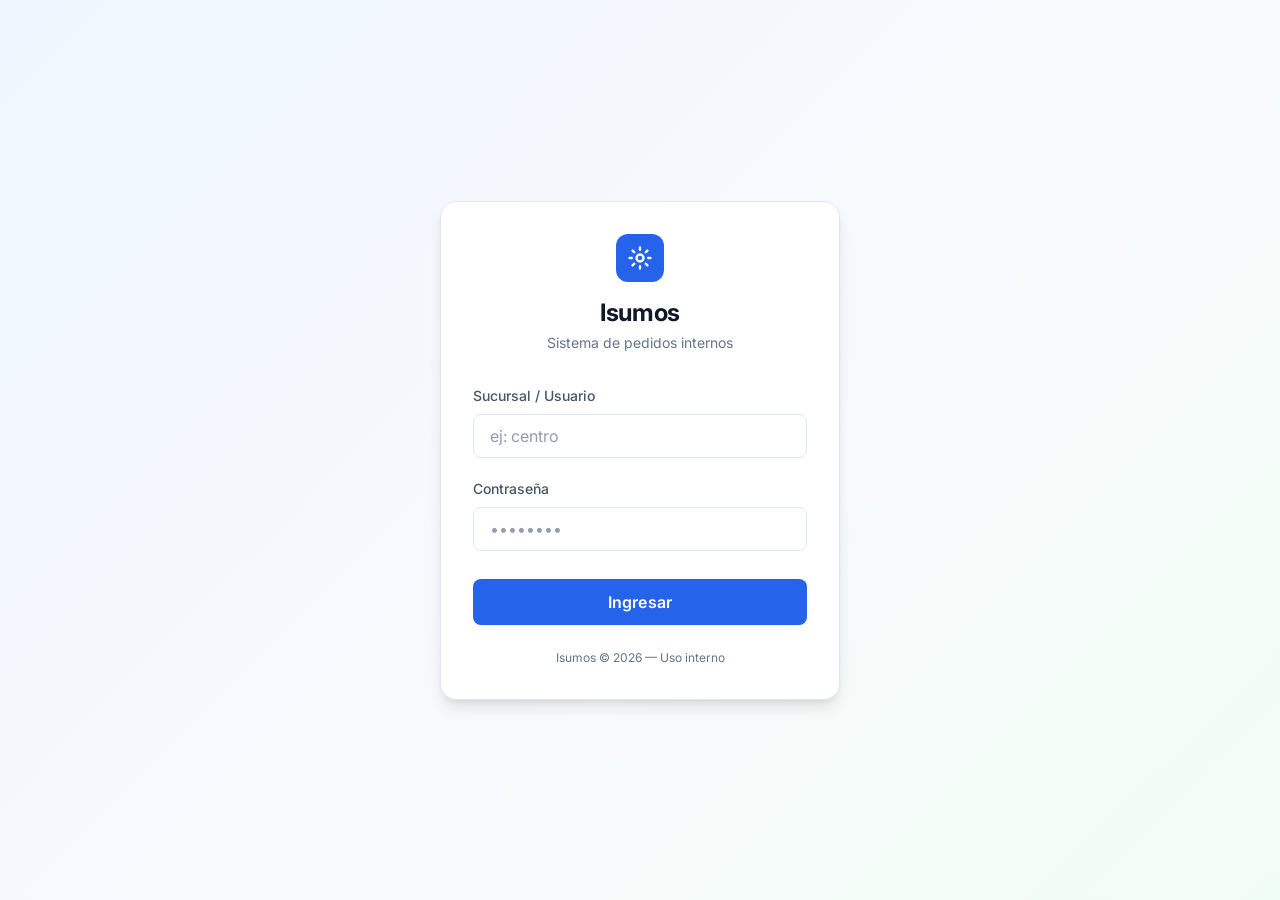
==== index.html @ e64b978d "Batch 1 y 2: auth + catálogo funcionando" ====
<!DOCTYPE html>
<html lang="es">
<head>
  <meta charset="UTF-8" />
  <meta name="viewport" content="width=device-width, initial-scale=1.0" />
  <title>Catálogo — Isumos Farmacias</title>
  <link rel="stylesheet" href="css/variables.css" />
  <link rel="stylesheet" href="css/reset.css" />
  <link rel="stylesheet" href="css/layout.css" />
  <link rel="stylesheet" href="css/components.css" />
  <link rel="preconnect" href="https://fonts.googleapis.com" />
  <link rel="preconnect" href="https://fonts.gstatic.com" crossorigin />
  <link href="https://fonts.googleapis.com/css2?family=Inter:wght@400;500;600;700&display=swap" rel="stylesheet" />
</head>
<body>

  <!-- ── Header ──────────────────────────────────────────────── -->
  <header class="app-header">
    <div class="app-header__inner">
      <div class="app-header__brand">
        <svg class="app-header__logo" xmlns="http://www.w3.org/2000/svg" fill="none"
             viewBox="0 0 24 24" stroke-width="2" stroke="currentColor" aria-hidden="true">
          <path stroke-linecap="round" stroke-linejoin="round"
            d="M12 3v2m0 14v2M5.636 5.636l1.414 1.414m9.9 9.9 1.414 1.414M3 12h2m14 0h2M5.636 18.364l1.414-1.414M16.95 7.05l1.414-1.414M9 12a3 3 0 1 1 6 0 3 3 0 0 1-6 0Z" />
        </svg>
        <span class="app-header__title">Isumos</span>
      </div>

      <div class="app-header__meta">
        <span id="header-sucursal" class="header-sucursal"></span>
        <button id="btn-logout" class="btn-logout" type="button">
          <svg xmlns="http://www.w3.org/2000/svg" fill="none" viewBox="0 0 24 24"
               stroke-width="2" stroke="currentColor" aria-hidden="true">
            <path stroke-linecap="round" stroke-linejoin="round"
              d="M15.75 9V5.25A2.25 2.25 0 0 0 13.5 3h-6a2.25 2.25 0 0 0-2.25 2.25v13.5A2.25 2.25 0 0 0 7.5 21h6a2.25 2.25 0 0 0 2.25-2.25V15M12 9l-3 3m0 0 3 3m-3-3h12.75" />
          </svg>
          Cerrar sesión
        </button>
      </div>
    </div>
  </header>

  <!-- ── Main ────────────────────────────────────────────────── -->
  <main class="app-main">

    <!-- Buscador -->
    <div class="search-bar">
      <label for="search-input" class="sr-only">Buscar producto</label>
      <div class="search-bar__wrap">
        <svg class="search-bar__icon" xmlns="http://www.w3.org/2000/svg" fill="none"
             viewBox="0 0 24 24" stroke-width="2" stroke="currentColor" aria-hidden="true">
          <path stroke-linecap="round" stroke-linejoin="round"
            d="m21 21-5.197-5.197m0 0A7.5 7.5 0 1 0 5.196 5.196a7.5 7.5 0 0 0 10.607 10.607Z" />
        </svg>
        <input
          id="search-input"
          class="search-bar__input"
          type="search"
          placeholder="Buscar por nombre o código de barras…"
          autocomplete="off"
          spellcheck="false"
          autofocus
        />
      </div>
    </div>

    <!-- Chips de categoría -->
    <div id="category-chips" class="chips-bar" role="group" aria-label="Filtrar por categoría"></div>

    <!-- Contador de resultados -->
    <p id="results-count" class="results-count" aria-live="polite" aria-atomic="true"></p>

    <!-- Grid de productos -->
    <div id="product-grid" class="product-grid" role="list"></div>

  </main>

  <!-- ── Modal ────────────────────────────────────────────────── -->
  <div id="modal-overlay" class="modal-overlay" hidden aria-modal="true" role="dialog">
    <div id="modal-content" class="modal"></div>
  </div>

  <!-- ── Toasts ───────────────────────────────────────────────── -->
  <div id="toast-container" class="toast-container" role="status" aria-live="polite"></div>

  <script type="module">
    import auth    from './js/auth.js';
    import catalog from './js/catalog.js';

    const session = await auth.requireAuth();
    if (!session) throw new Error('Sin sesión');

    /* Header */
    document.getElementById('header-sucursal').textContent = session.sucursal;
    document.getElementById('btn-logout').addEventListener('click', () => auth.logout());

    /* Buscador */
    const searchInput = document.getElementById('search-input');
    searchInput.addEventListener('input',   e => catalog.onSearch(e.target.value));
    searchInput.addEventListener('keydown', e => { if (e.key === 'Enter') catalog.onEnter(e.target.value); });

    await catalog.init();
  </script>

</body>
</html>
---- css/variables.css ----
:root {
  /* ── Colores de acento ─────────────────────────────────────── */
  --accent:          #2563EB;
  --accent-hover:    #1D4ED8;
  --accent-light:    #EFF6FF;
  --accent-muted:    #BFDBFE;

  /* ── Semánticos ────────────────────────────────────────────── */
  --success:         #16A34A;
  --success-light:   #DCFCE7;
  --warning:         #D97706;
  --warning-light:   #FEF3C7;
  --danger:          #DC2626;
  --danger-light:    #FEE2E2;
  --info:            #0891B2;
  --info-light:      #CFFAFE;

  /* ── Escala de grises ──────────────────────────────────────── */
  --white:           #FFFFFF;
  --bg:              #F8FAFC;
  --bg-subtle:       #F1F5F9;
  --border:          #E2E8F0;
  --border-strong:   #CBD5E1;
  --text-muted:      #64748B;
  --text-secondary:  #475569;
  --text-primary:    #0F172A;
  --surface:         #FFFFFF;
  --surface-raised:  #FFFFFF;

  /* ── Tipografía ────────────────────────────────────────────── */
  --font-sans:       'Inter', system-ui, -apple-system, sans-serif;
  --font-mono:       'JetBrains Mono', 'Fira Code', monospace;

  --text-xs:         0.75rem;    /* 12px */
  --text-sm:         0.875rem;   /* 14px */
  --text-base:       1rem;       /* 16px */
  --text-lg:         1.125rem;   /* 18px */
  --text-xl:         1.25rem;    /* 20px */
  --text-2xl:        1.5rem;     /* 24px */

  --font-normal:     400;
  --font-medium:     500;
  --font-semibold:   600;
  --font-bold:       700;

  --leading-tight:   1.25;
  --leading-normal:  1.5;
  --leading-relaxed: 1.625;

  /* ── Espaciado (múltiplos de 4px) ──────────────────────────── */
  --space-1:   0.25rem;   /* 4px  */
  --space-2:   0.5rem;    /* 8px  */
  --space-3:   0.75rem;   /* 12px */
  --space-4:   1rem;      /* 16px */
  --space-5:   1.25rem;   /* 20px */
  --space-6:   1.5rem;    /* 24px */
  --space-8:   2rem;      /* 32px */
  --space-10:  2.5rem;    /* 40px */
  --space-12:  3rem;      /* 48px */
  --space-16:  4rem;      /* 64px */

  /* ── Bordes ────────────────────────────────────────────────── */
  --radius-sm:   0.25rem;   /* 4px  */
  --radius:      0.5rem;    /* 8px  */
  --radius-md:   0.75rem;   /* 12px */
  --radius-lg:   1rem;      /* 16px */
  --radius-full: 9999px;

  /* ── Sombras ───────────────────────────────────────────────── */
  --shadow-sm:  0 1px 2px 0 rgb(0 0 0 / 0.05);
  --shadow:     0 1px 3px 0 rgb(0 0 0 / 0.10), 0 1px 2px -1px rgb(0 0 0 / 0.10);
  --shadow-md:  0 4px 6px -1px rgb(0 0 0 / 0.10), 0 2px 4px -2px rgb(0 0 0 / 0.10);
  --shadow-lg:  0 10px 15px -3px rgb(0 0 0 / 0.10), 0 4px 6px -4px rgb(0 0 0 / 0.10);
  --shadow-xl:  0 20px 25px -5px rgb(0 0 0 / 0.10), 0 8px 10px -6px rgb(0 0 0 / 0.10);

  /* ── Transiciones ──────────────────────────────────────────── */
  --transition-fast:   150ms ease;
  --transition:        200ms ease;
  --transition-slow:   300ms ease;

  /* ── Layout ────────────────────────────────────────────────── */
  --sidebar-width:     360px;
  --header-height:     64px;
  --bottom-bar-height: 64px;
  --content-max-width: 1200px;
}
---- css/layout.css ----
/* ── Base ──────────────────────────────────────────────────────── */

body {
  background: var(--bg);
  color: var(--text-primary);
  font-family: var(--font-sans);
  font-size: var(--text-base);
  line-height: var(--leading-normal);
  min-height: 100vh;
}

.sr-only {
  position: absolute;
  width: 1px; height: 1px;
  padding: 0; margin: -1px;
  overflow: hidden;
  clip: rect(0,0,0,0);
  white-space: nowrap;
  border: 0;
}

body.modal-open { overflow: hidden; }

/* ── App Header ────────────────────────────────────────────────── */

.app-header {
  position: sticky;
  top: 0;
  z-index: 100;
  height: var(--header-height);
  background: var(--surface);
  border-bottom: 1px solid var(--border);
  box-shadow: var(--shadow-sm);
}

.app-header__inner {
  display: flex;
  align-items: center;
  justify-content: space-between;
  height: 100%;
  max-width: var(--content-max-width);
  margin: 0 auto;
  padding: 0 var(--space-4);
  gap: var(--space-4);
}

.app-header__brand {
  display: flex;
  align-items: center;
  gap: var(--space-2);
  flex-shrink: 0;
}

.app-header__logo {
  width: 1.5rem;
  height: 1.5rem;
  color: var(--accent);
}

.app-header__title {
  font-size: var(--text-lg);
  font-weight: var(--font-bold);
  color: var(--text-primary);
  letter-spacing: -0.01em;
}

.app-header__meta {
  display: flex;
  align-items: center;
  gap: var(--space-3);
}

.header-sucursal {
  font-size: var(--text-sm);
  font-weight: var(--font-semibold);
  color: var(--text-secondary);
  text-transform: capitalize;
  max-width: 180px;
  white-space: nowrap;
  overflow: hidden;
  text-overflow: ellipsis;
}

@media (max-width: 480px) {
  .header-sucursal { display: none; }
}

/* ── App Main ──────────────────────────────────────────────────── */

.app-main {
  max-width: var(--content-max-width);
  margin: 0 auto;
  padding: var(--space-6) var(--space-4) var(--space-12);
}

/* ── Search Bar ────────────────────────────────────────────────── */

.search-bar {
  margin-bottom: var(--space-5);
}

.search-bar__wrap {
  position: relative;
}

.search-bar__icon {
  position: absolute;
  left: var(--space-3);
  top: 50%;
  transform: translateY(-50%);
  width: 1.25rem;
  height: 1.25rem;
  color: var(--text-muted);
  pointer-events: none;
}

.search-bar__input {
  display: block;
  width: 100%;
  padding: var(--space-3) var(--space-4) var(--space-3) calc(var(--space-3) + 1.25rem + var(--space-2));
  font-family: var(--font-sans);
  font-size: var(--text-base);
  color: var(--text-primary);
  background: var(--surface);
  border: 1.5px solid var(--border-strong);
  border-radius: var(--radius-md);
  outline: none;
  transition: border-color var(--transition-fast), box-shadow var(--transition-fast);
  appearance: none;
}

.search-bar__input::placeholder { color: var(--text-muted); }

.search-bar__input:focus {
  border-color: var(--accent);
  box-shadow: 0 0 0 3px var(--accent-muted);
}

/* remove native ✕ in search inputs */
.search-bar__input::-webkit-search-cancel-button { display: none; }

/* ── Chips Bar ─────────────────────────────────────────────────── */

.chips-bar {
  display: flex;
  flex-wrap: wrap;
  gap: var(--space-2);
  margin-bottom: var(--space-4);
}

/* ── Results Count ─────────────────────────────────────────────── */

.results-count {
  font-size: var(--text-sm);
  color: var(--text-muted);
  margin-bottom: var(--space-4);
  min-height: 1.25rem;
}

/* ── Product Grid ──────────────────────────────────────────────── */

.product-grid {
  display: grid;
  gap: var(--space-4);
  grid-template-columns: repeat(2, 1fr);
}

@media (min-width: 640px) {
  .product-grid { grid-template-columns: repeat(3, 1fr); }
}

@media (min-width: 1024px) {
  .product-grid { grid-template-columns: repeat(4, 1fr); }
  .app-main { padding-inline: var(--space-6); }
}

@media (min-width: 1440px) {
  .product-grid { grid-template-columns: repeat(5, 1fr); }
}

@media (min-width: 1920px) {
  .product-grid { grid-template-columns: repeat(6, 1fr); }
}

/* ── Modal Overlay ─────────────────────────────────────────────── */

.modal-overlay {
  position: fixed;
  inset: 0;
  z-index: 200;
  background: rgb(15 23 42 / 0.6);
  display: flex;
  align-items: center;
  justify-content: center;
  padding: var(--space-4);
  opacity: 0;
  transition: opacity var(--transition-slow);
  backdrop-filter: blur(2px);
}

.modal-overlay:not([hidden]) { display: flex; }
.modal-overlay.is-open { opacity: 1; }

/* ── Toast Container ───────────────────────────────────────────── */

.toast-container {
  position: fixed;
  bottom: var(--space-6);
  left: 50%;
  transform: translateX(-50%);
  z-index: 300;
  display: flex;
  flex-direction: column;
  align-items: center;
  gap: var(--space-2);
  pointer-events: none;
}
---- css/components.css ----
/* ── Btn Logout ────────────────────────────────────────────────── */

.btn-logout {
  display: inline-flex;
  align-items: center;
  gap: var(--space-1);
  padding: var(--space-2) var(--space-3);
  font-family: var(--font-sans);
  font-size: var(--text-sm);
  font-weight: var(--font-medium);
  color: var(--text-secondary);
  background: transparent;
  border: 1.5px solid var(--border-strong);
  border-radius: var(--radius);
  cursor: pointer;
  transition: color var(--transition-fast), border-color var(--transition-fast),
              background var(--transition-fast);
  white-space: nowrap;
}

.btn-logout svg { width: 1rem; height: 1rem; flex-shrink: 0; }

.btn-logout:hover {
  color: var(--danger);
  border-color: var(--danger);
  background: var(--danger-light);
}

@media (max-width: 480px) {
  .btn-logout span { display: none; }
}

/* ── Category Chips ────────────────────────────────────────────── */

.chip {
  display: inline-flex;
  align-items: center;
  padding: var(--space-1) var(--space-3);
  font-family: var(--font-sans);
  font-size: var(--text-sm);
  font-weight: var(--font-medium);
  color: var(--text-secondary);
  background: var(--surface);
  border: 1.5px solid var(--border-strong);
  border-radius: var(--radius-full);
  cursor: pointer;
  transition: color var(--transition-fast), border-color var(--transition-fast),
              background var(--transition-fast);
  white-space: nowrap;
  user-select: none;
}

.chip:hover {
  border-color: var(--accent);
  color: var(--accent);
  background: var(--accent-light);
}

.chip--active {
  background: var(--accent);
  border-color: var(--accent);
  color: var(--white);
}

.chip--active:hover {
  background: var(--accent-hover);
  border-color: var(--accent-hover);
  color: var(--white);
}

/* ── Availability Badge ────────────────────────────────────────── */

.availability-badge {
  display: inline-flex;
  align-items: center;
  padding: 2px var(--space-2);
  font-size: var(--text-xs);
  font-weight: var(--font-semibold);
  border-radius: var(--radius-full);
  line-height: 1.5;
}

.badge--available {
  background: var(--success-light);
  color: var(--success);
}

.badge--consult {
  background: var(--warning-light);
  color: var(--warning);
}

.badge--nostock {
  background: var(--bg-subtle);
  color: var(--text-muted);
}

/* ── Product Card ──────────────────────────────────────────────── */

.product-card {
  background: var(--surface);
  border: 1px solid var(--border);
  border-radius: var(--radius-md);
  overflow: hidden;
  cursor: pointer;
  transition: box-shadow var(--transition), transform var(--transition),
              border-color var(--transition);
  display: flex;
  flex-direction: column;
  outline: none;
}

.product-card:hover,
.product-card:focus-visible {
  box-shadow: var(--shadow-md);
  border-color: var(--accent-muted);
  transform: translateY(-2px);
}

.product-card__img-wrap {
  position: relative;
  aspect-ratio: 1 / 1;
  background: var(--bg-subtle);
  overflow: hidden;
}

.product-card__img {
  width: 100%;
  height: 100%;
  object-fit: contain;
  padding: var(--space-3);
}

.product-card__controlled {
  position: absolute;
  top: var(--space-2);
  left: var(--space-2);
  display: inline-flex;
  align-items: center;
  gap: 4px;
  padding: 3px var(--space-2);
  background: var(--danger);
  color: var(--white);
  font-size: var(--text-xs);
  font-weight: var(--font-semibold);
  border-radius: var(--radius-full);
  line-height: 1;
}

.product-card__controlled svg {
  width: 0.75rem;
  height: 0.75rem;
  flex-shrink: 0;
}

.product-card__body {
  padding: var(--space-3);
  display: flex;
  flex-direction: column;
  gap: var(--space-1);
  flex: 1;
}

.product-card__category {
  font-size: var(--text-xs);
  font-weight: var(--font-medium);
  color: var(--accent);
  text-transform: uppercase;
  letter-spacing: 0.04em;
}

.product-card__name {
  font-size: var(--text-sm);
  font-weight: var(--font-semibold);
  color: var(--text-primary);
  line-height: var(--leading-tight);
}

.product-card__presentation {
  font-size: var(--text-xs);
  color: var(--text-muted);
  line-height: var(--leading-normal);
}

/* ── Empty State ───────────────────────────────────────────────── */

.empty-state {
  grid-column: 1 / -1;
  text-align: center;
  padding: var(--space-16) var(--space-4);
  color: var(--text-muted);
  font-size: var(--text-base);
}

/* ── Modal ─────────────────────────────────────────────────────── */

.modal {
  background: var(--surface);
  border-radius: var(--radius-lg);
  box-shadow: var(--shadow-xl);
  width: 100%;
  max-width: 560px;
  max-height: calc(100dvh - var(--space-8));
  overflow-y: auto;
  position: relative;
  display: flex;
  flex-direction: column;
  animation: modal-in var(--transition-slow) ease both;
}

@keyframes modal-in {
  from { opacity: 0; transform: scale(0.95) translateY(8px); }
  to   { opacity: 1; transform: scale(1)    translateY(0);   }
}

.modal__close {
  position: absolute;
  top: var(--space-3);
  right: var(--space-3);
  z-index: 1;
  display: flex;
  align-items: center;
  justify-content: center;
  width: 2rem;
  height: 2rem;
  border-radius: var(--radius);
  border: none;
  background: var(--bg-subtle);
  color: var(--text-muted);
  cursor: pointer;
  transition: background var(--transition-fast), color var(--transition-fast);
}

.modal__close:hover { background: var(--border); color: var(--text-primary); }
.modal__close:focus-visible {
  outline: 2px solid var(--accent);
  outline-offset: 2px;
}

.modal__close svg { width: 1rem; height: 1rem; }

.modal__img-wrap {
  position: relative;
  aspect-ratio: 16 / 9;
  background: var(--bg-subtle);
  overflow: hidden;
  border-radius: var(--radius-lg) var(--radius-lg) 0 0;
  flex-shrink: 0;
}

.modal__img {
  width: 100%;
  height: 100%;
  object-fit: contain;
  padding: var(--space-6);
}

.modal__body {
  padding: var(--space-5) var(--space-6) var(--space-6);
  display: flex;
  flex-direction: column;
  gap: var(--space-3);
}

.modal__name {
  font-size: var(--text-xl);
  font-weight: var(--font-bold);
  color: var(--text-primary);
  line-height: var(--leading-tight);
}

.modal__presentation {
  font-size: var(--text-sm);
  color: var(--text-muted);
}

.modal__description {
  font-size: var(--text-sm);
  color: var(--text-secondary);
  line-height: var(--leading-relaxed);
  padding: var(--space-3);
  background: var(--bg-subtle);
  border-radius: var(--radius);
}

.modal__meta {
  display: flex;
  align-items: center;
  gap: var(--space-2);
  flex-wrap: wrap;
}

.modal__sku {
  font-size: var(--text-xs);
  color: var(--text-muted);
  font-family: var(--font-mono);
}

.modal__label {
  font-size: var(--text-sm);
  color: var(--text-muted);
  min-width: 160px;
}

.modal__value {
  font-size: var(--text-sm);
  font-weight: var(--font-medium);
  color: var(--text-primary);
  font-family: var(--font-mono);
}

/* ── Btn Add to Cart ───────────────────────────────────────────── */

.btn-add-cart {
  display: inline-flex;
  align-items: center;
  justify-content: center;
  gap: var(--space-2);
  width: 100%;
  padding: var(--space-3) var(--space-4);
  margin-top: var(--space-2);
  font-family: var(--font-sans);
  font-size: var(--text-base);
  font-weight: var(--font-semibold);
  color: var(--white);
  background: var(--accent);
  border: none;
  border-radius: var(--radius-md);
  cursor: pointer;
  transition: background var(--transition-fast), opacity var(--transition-fast);
}

.btn-add-cart svg { width: 1.25rem; height: 1.25rem; flex-shrink: 0; }

.btn-add-cart:hover:not(:disabled) { background: var(--accent-hover); }

.btn-add-cart:disabled {
  background: var(--bg-subtle);
  color: var(--text-muted);
  cursor: not-allowed;
  opacity: 1;
}

/* ── Toast ─────────────────────────────────────────────────────── */

.toast {
  background: var(--text-primary);
  color: var(--white);
  font-size: var(--text-sm);
  font-weight: var(--font-medium);
  padding: var(--space-3) var(--space-5);
  border-radius: var(--radius-full);
  box-shadow: var(--shadow-lg);
  opacity: 0;
  transform: translateY(12px);
  transition: opacity var(--transition-slow), transform var(--transition-slow);
  max-width: min(480px, calc(100vw - var(--space-8)));
  text-align: center;
  pointer-events: none;
}

.toast--visible {
  opacity: 1;
  transform: translateY(0);
}
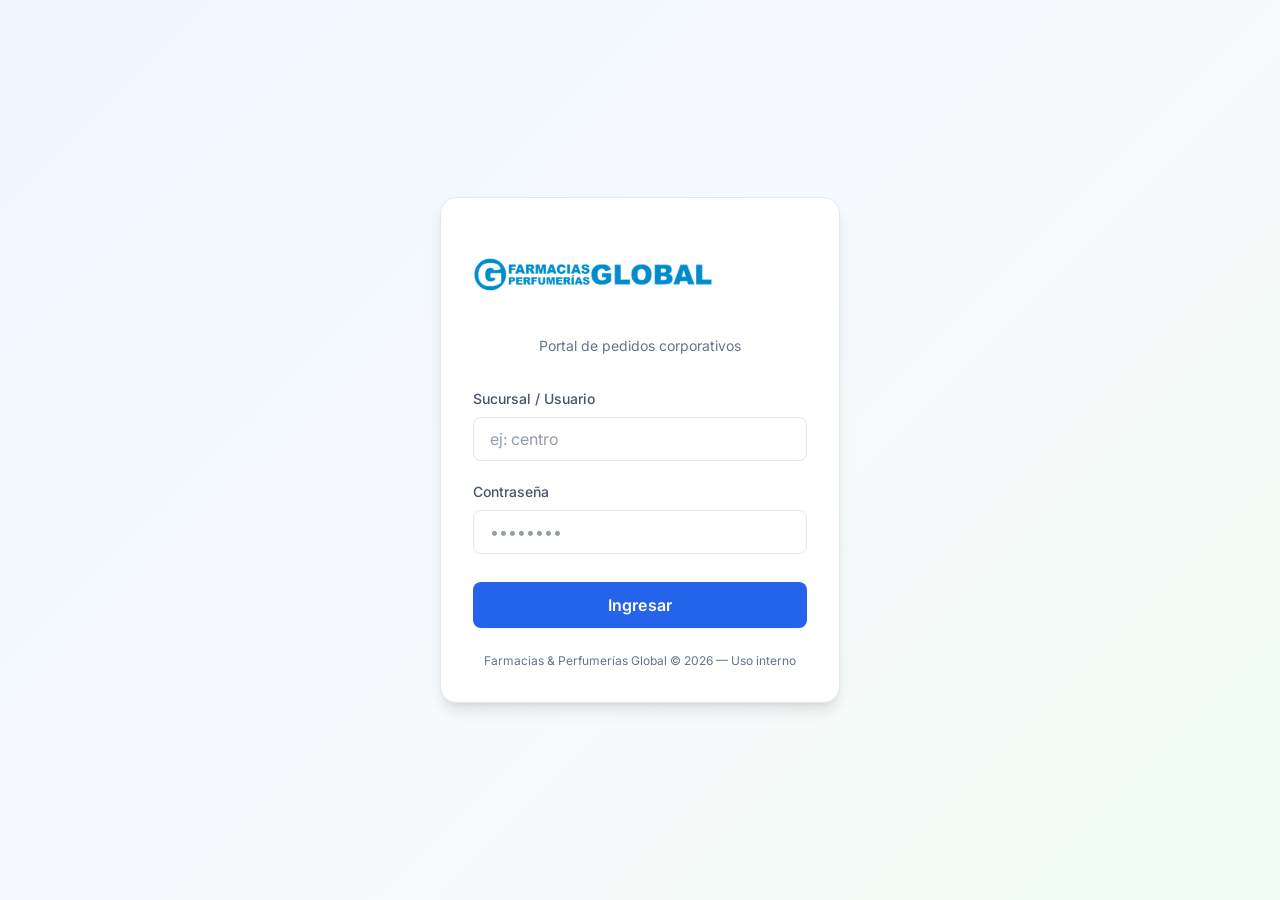
==== commit b662d619: "Etapa 4-5 completa: módulo ventas corporativas + logo Farmacias Global en todos los paneles - Portal" ====
--- a/index.html
+++ b/index.html
@@ -18,88 +18,318 @@
   <header class="app-header">
     <div class="app-header__inner">
       <div class="app-header__brand">
-        <svg class="app-header__logo" xmlns="http://www.w3.org/2000/svg" fill="none"
-             viewBox="0 0 24 24" stroke-width="2" stroke="currentColor" aria-hidden="true">
-          <path stroke-linecap="round" stroke-linejoin="round"
-            d="M12 3v2m0 14v2M5.636 5.636l1.414 1.414m9.9 9.9 1.414 1.414M3 12h2m14 0h2M5.636 18.364l1.414-1.414M16.95 7.05l1.414-1.414M9 12a3 3 0 1 1 6 0 3 3 0 0 1-6 0Z" />
-        </svg>
-        <span class="app-header__title">Isumos</span>
+        <img class="app-header__logo" src="assets/img/logo-global.png" alt="Farmacias Global">
       </div>
 
       <div class="app-header__meta">
         <span id="header-sucursal" class="header-sucursal"></span>
+        <button id="btn-history" class="btn-history" type="button" aria-label="Historial de pedidos">
+          <svg xmlns="http://www.w3.org/2000/svg" fill="none" viewBox="0 0 24 24"
+               stroke-width="2" stroke="currentColor" aria-hidden="true">
+            <path stroke-linecap="round" stroke-linejoin="round"
+              d="M12 6v6h4.5m4.5 0a9 9 0 1 1-18 0 9 9 0 0 1 18 0Z" />
+          </svg>
+          <span>Historial</span>
+        </button>
         <button id="btn-logout" class="btn-logout" type="button">
           <svg xmlns="http://www.w3.org/2000/svg" fill="none" viewBox="0 0 24 24"
                stroke-width="2" stroke="currentColor" aria-hidden="true">
             <path stroke-linecap="round" stroke-linejoin="round"
               d="M15.75 9V5.25A2.25 2.25 0 0 0 13.5 3h-6a2.25 2.25 0 0 0-2.25 2.25v13.5A2.25 2.25 0 0 0 7.5 21h6a2.25 2.25 0 0 0 2.25-2.25V15M12 9l-3 3m0 0 3 3m-3-3h12.75" />
           </svg>
-          Cerrar sesión
+          <span>Cerrar sesión</span>
         </button>
       </div>
     </div>
   </header>
 
-  <!-- ── Main ────────────────────────────────────────────────── -->
-  <main class="app-main">
-
-    <!-- Buscador -->
-    <div class="search-bar">
-      <label for="search-input" class="sr-only">Buscar producto</label>
-      <div class="search-bar__wrap">
-        <svg class="search-bar__icon" xmlns="http://www.w3.org/2000/svg" fill="none"
+  <!-- ── App Body ─────────────────────────────────────────────── -->
+  <div class="app-body">
+
+    <!-- ── Catálogo ─────────────────────────────────────────── -->
+    <main class="app-main">
+
+      <!-- Buscador -->
+      <div class="search-bar">
+        <label for="search-input" class="sr-only">Buscar producto</label>
+        <div class="search-bar__wrap">
+          <svg class="search-bar__icon" xmlns="http://www.w3.org/2000/svg" fill="none"
+               viewBox="0 0 24 24" stroke-width="2" stroke="currentColor" aria-hidden="true">
+            <path stroke-linecap="round" stroke-linejoin="round"
+              d="m21 21-5.197-5.197m0 0A7.5 7.5 0 1 0 5.196 5.196a7.5 7.5 0 0 0 10.607 10.607Z" />
+          </svg>
+          <input
+            id="search-input"
+            class="search-bar__input"
+            type="search"
+            placeholder="Buscar por nombre o código de barras…"
+            autocomplete="off"
+            spellcheck="false"
+            autofocus
+          />
+        </div>
+      </div>
+
+      <!-- Chips de categoría + botón repetir último pedido -->
+      <div class="chips-bar" role="group" aria-label="Filtrar por categoría">
+        <div id="category-chips" style="display:contents"></div>
+        <button id="btn-repeat-last" class="btn-repeat-last" type="button" hidden>
+          <svg xmlns="http://www.w3.org/2000/svg" fill="none" viewBox="0 0 24 24"
+               stroke-width="2" stroke="currentColor" aria-hidden="true">
+            <path stroke-linecap="round" stroke-linejoin="round"
+              d="M16.023 9.348h4.992v-.001M2.985 19.644v-4.992m0 0h4.992m-4.993 0 3.181 3.183a8.25 8.25 0 0 0 13.803-3.7M4.031 9.865a8.25 8.25 0 0 1 13.803-3.7l3.181 3.182m0-4.991v4.99" />
+          </svg>
+          Repetir último pedido
+        </button>
+      </div>
+
+      <!-- Contador de resultados -->
+      <p id="results-count" class="results-count" aria-live="polite" aria-atomic="true"></p>
+
+      <!-- Grid de productos -->
+      <div id="product-grid" class="product-grid" role="list"></div>
+
+    </main>
+
+    <!-- ── Carrito ───────────────────────────────────────────── -->
+    <aside id="cart-panel" class="cart-panel" aria-label="Carrito de compras">
+
+      <!-- Tab visible en mobile cuando el panel está cerrado -->
+      <div id="cart-tab" class="cart-panel__tab" role="button" tabindex="0"
+           aria-expanded="false" aria-controls="cart-inner">
+        <div class="cart-tab__left">
+          <svg class="cart-tab__icon" xmlns="http://www.w3.org/2000/svg" fill="none"
+               viewBox="0 0 24 24" stroke-width="2" stroke="currentColor" aria-hidden="true">
+            <path stroke-linecap="round" stroke-linejoin="round"
+              d="M2.25 3h1.386c.51 0 .955.343 1.087.835l.383 1.437M7.5 14.25a3 3 0 0 0-3 3h15.75m-12.75-3h11.218c1.121-2.3 2.1-4.684 2.962-7.138a60.114 60.114 0 0 0-16.536-1.84M7.5 14.25 5.106 5.272M6 20.25a.75.75 0 1 1-1.5 0 .75.75 0 0 1 1.5 0Zm12.75 0a.75.75 0 1 1-1.5 0 .75.75 0 0 1 1.5 0Z" />
+          </svg>
+          <span class="cart-tab__label">Carrito</span>
+          <span id="cart-badge" class="cart-badge" hidden>0</span>
+        </div>
+        <svg class="cart-tab__chevron" xmlns="http://www.w3.org/2000/svg" fill="none"
              viewBox="0 0 24 24" stroke-width="2" stroke="currentColor" aria-hidden="true">
-          <path stroke-linecap="round" stroke-linejoin="round"
-            d="m21 21-5.197-5.197m0 0A7.5 7.5 0 1 0 5.196 5.196a7.5 7.5 0 0 0 10.607 10.607Z" />
+          <path stroke-linecap="round" stroke-linejoin="round" d="m4.5 15.75 7.5-7.5 7.5 7.5" />
         </svg>
-        <input
-          id="search-input"
-          class="search-bar__input"
-          type="search"
-          placeholder="Buscar por nombre o código de barras…"
-          autocomplete="off"
-          spellcheck="false"
-          autofocus
-        />
-      </div>
-    </div>
-
-    <!-- Chips de categoría -->
-    <div id="category-chips" class="chips-bar" role="group" aria-label="Filtrar por categoría"></div>
-
-    <!-- Contador de resultados -->
-    <p id="results-count" class="results-count" aria-live="polite" aria-atomic="true"></p>
-
-    <!-- Grid de productos -->
-    <div id="product-grid" class="product-grid" role="list"></div>
-
-  </main>
-
-  <!-- ── Modal ────────────────────────────────────────────────── -->
+      </div>
+
+      <!-- Contenido del panel -->
+      <div id="cart-inner" class="cart-panel__inner">
+
+        <div class="cart-panel__header">
+          <h2 class="cart-panel__title">Carrito</h2>
+          <button id="cart-close" class="cart-panel__close" aria-label="Cerrar carrito">
+            <svg xmlns="http://www.w3.org/2000/svg" fill="none" viewBox="0 0 24 24"
+                 stroke-width="2" stroke="currentColor" aria-hidden="true">
+              <path stroke-linecap="round" stroke-linejoin="round" d="M6 18 18 6M6 6l12 12" />
+            </svg>
+          </button>
+        </div>
+
+        <div id="cart-items" role="list"></div>
+
+        <div id="cart-footer" class="cart-panel__footer" hidden>
+          <p id="cart-summary"></p>
+          <button id="btn-clear-cart" class="btn-clear-cart" type="button">Vaciar carrito</button>
+          <button id="btn-review-order" class="btn-review-order" type="button">
+            <svg xmlns="http://www.w3.org/2000/svg" fill="none" viewBox="0 0 24 24"
+                 stroke-width="2" stroke="currentColor" aria-hidden="true">
+              <path stroke-linecap="round" stroke-linejoin="round"
+                d="M9 12h3.75M9 15h3.75M9 18h3.75m3 .75H18a2.25 2.25 0 0 0 2.25-2.25V6.108c0-1.135-.845-2.098-1.976-2.192a48.424 48.424 0 0 0-1.123-.08m-5.801 0c-.065.21-.1.433-.1.664 0 .414.336.75.75.75h4.5a.75.75 0 0 0 .75-.75 2.25 2.25 0 0 0-.1-.664m-5.8 0A2.251 2.251 0 0 1 13.5 2.25H15c1.012 0 1.867.668 2.15 1.586m-5.8 0c-.376.023-.75.05-1.124.08C9.095 4.01 8.25 4.973 8.25 6.108V8.25m0 0H4.875c-.621 0-1.125.504-1.125 1.125v11.25c0 .621.504 1.125 1.125 1.125h9.75c.621 0 1.125-.504 1.125-1.125V9.375c0-.621-.504-1.125-1.125-1.125H8.25ZM6.75 12h.008v.008H6.75V12Zm0 3h.008v.008H6.75V15Zm0 3h.008v.008H6.75V18Z" />
+            </svg>
+            Revisar pedido
+          </button>
+        </div>
+
+      </div>
+    </aside>
+
+  </div><!-- /.app-body -->
+
+  <!-- ── Producto: modal overlay ──────────────────────────────── -->
   <div id="modal-overlay" class="modal-overlay" hidden aria-modal="true" role="dialog">
     <div id="modal-content" class="modal"></div>
   </div>
 
+  <!-- ── Confirmar pedido: overlay ────────────────────────────── -->
+  <div id="confirm-overlay" class="modal-overlay" hidden aria-modal="true" role="dialog" aria-label="Confirmar pedido">
+    <div id="confirm-modal" class="modal modal--wide"></div>
+  </div>
+
+  <!-- ── Historial: overlay ───────────────────────────────────── -->
+  <div id="history-overlay" class="modal-overlay" hidden aria-modal="true" role="dialog" aria-label="Historial de pedidos">
+    <div id="history-modal" class="modal modal--wide"></div>
+  </div>
+
   <!-- ── Toasts ───────────────────────────────────────────────── -->
   <div id="toast-container" class="toast-container" role="status" aria-live="polite"></div>
 
   <script type="module">
-    import auth    from './js/auth.js';
-    import catalog from './js/catalog.js';
-
+    import auth        from './js/auth.js';
+    import storage     from './js/storage.js';
+    import catalog     from './js/catalog.js';
+    import cart        from './js/cart.js';
+    import cartView    from './js/views/cart-view.js';
+    import orderView   from './js/views/order-view.js';
+    import catalogView from './js/views/catalog-view.js';
+
+    /* ── Auth ─────────────────────────────────────────────────── */
     const session = await auth.requireAuth();
     if (!session) throw new Error('Sin sesión');
 
-    /* Header */
     document.getElementById('header-sucursal').textContent = session.sucursal;
     document.getElementById('btn-logout').addEventListener('click', () => auth.logout());
 
-    /* Buscador */
+    /* ── Cart ─────────────────────────────────────────────────── */
+    await cart.init(session);
+
+    function refreshCart() {
+      cartView.render(cart.getItems(), cart.getSummary());
+    }
+
+    cartView.init({
+      onRemove:    async (sku)        => { await cart.remove(sku);           refreshCart(); },
+      onUpdateQty: async (sku, delta) => { await cart.updateQty(sku, delta); refreshCart(); },
+      onClear:     async ()           => { await cart.clear();               refreshCart(); },
+      onReview: () => {
+        const items = cart.getItems();
+        if (!items.length) return;
+        orderView.renderConfirm(items, cart.getSummary(), async () => {
+          const result = await cart.submitOrder();
+          orderView.closeConfirm();
+          refreshCart();
+          if (result.ok) orderView.renderSuccess(result.order);
+        });
+      },
+    });
+
+    refreshCart();
+
+    /* ── Catalog ──────────────────────────────────────────────── */
     const searchInput = document.getElementById('search-input');
     searchInput.addEventListener('input',   e => catalog.onSearch(e.target.value));
     searchInput.addEventListener('keydown', e => { if (e.key === 'Enter') catalog.onEnter(e.target.value); });
 
+    catalog.setCartAdd(async (sku, qty) => {
+      const result = await cart.add(sku, qty);
+      refreshCart();
+      return result;
+    });
+
     await catalog.init();
+
+    /* ── Repetir último pedido ────────────────────────────────── */
+    const btnRepeatLast = document.getElementById('btn-repeat-last');
+    const savedOrders   = await storage.getOrders(session.id);
+    if (savedOrders.length > 0) btnRepeatLast.hidden = false;
+
+    btnRepeatLast.addEventListener('click', async () => {
+      const result = await cart.repeatOrder(null);
+      refreshCart();
+      const n = result.cargados.length;
+      let msg = `${n} producto${n !== 1 ? 's' : ''} del último pedido cargado${n !== 1 ? 's' : ''} al carrito`;
+      if (result.omitidos.length) {
+        msg += ` · Sin stock: ${result.omitidos.map(o => o.nombre).join(', ')}`;
+      }
+      catalogView.showToast(msg);
+    });
+
+    /* ── Badge de aprobación (encargado) ──────────────────────── */
+    const btnHistory = document.getElementById('btn-history');
+    let pendingApproval = [];
+
+    async function refreshApprovalBadge() {
+      if (session.rol !== 'encargado') return;
+      try {
+        pendingApproval = await storage.getPendingApproval(session.id);
+      } catch { pendingApproval = []; }
+
+      let badge = btnHistory.querySelector('.approval-badge');
+      if (pendingApproval.length > 0) {
+        if (!badge) {
+          badge = document.createElement('span');
+          badge.className = 'approval-badge';
+          btnHistory.appendChild(badge);
+        }
+        badge.textContent = pendingApproval.length;
+      } else {
+        badge?.remove();
+      }
+    }
+
+    await refreshApprovalBadge();
+
+    /* ── Historial ────────────────────────────────────────────── */
+    btnHistory.addEventListener('click', async () => {
+      const orders = await storage.getOrders(session.id);
+      orderView.renderHistory(orders, {
+        onRepeat: async (orderId) => {
+          const result = await cart.repeatOrder(orderId);
+          orderView.closeHistory();
+          refreshCart();
+          const n = result.cargados.length;
+          let msg = `${n} producto${n !== 1 ? 's' : ''} cargado${n !== 1 ? 's' : ''} al carrito`;
+          if (result.omitidos.length) {
+            msg += ` · Omitidos (sin stock): ${result.omitidos.map(o => o.nombre).join(', ')}`;
+          }
+          catalogView.showToast(msg);
+        },
+        onApprove: session.rol === 'encargado' ? async (orderId) => {
+          await storage.approveOrder(orderId);
+          pendingApproval = pendingApproval.filter(o => o.id !== orderId);
+          const orders2 = await storage.getOrders(session.id);
+          orderView.renderHistory(orders2, arguments.callee.__callbacks);
+          refreshApprovalBadge();
+          catalogView.showToast('Pedido aprobado — pasó al depósito');
+        } : undefined,
+        onReject: session.rol === 'encargado' ? async (orderId) => {
+          await storage.rejectOrder(orderId);
+          pendingApproval = pendingApproval.filter(o => o.id !== orderId);
+          const orders2 = await storage.getOrders(session.id);
+          orderView.renderHistory(orders2, arguments.callee.__callbacks);
+          refreshApprovalBadge();
+          catalogView.showToast('Pedido rechazado');
+        } : undefined,
+        pendingApproval: session.rol === 'encargado' ? pendingApproval : [],
+      });
+    });
+
+    /* ── SSE: actualizaciones en tiempo real ──────────────────── */
+    const ESTADO_LABELS = {
+      pendiente_aprobacion: 'Esperando aprobación',
+      pendiente:   'Pendiente en depósito',
+      preparando:  'En preparación',
+      despachado:  'Despachado',
+      recibido:    'Recibido',
+      rechazado:   'Rechazado',
+    };
+
+    function connectSSE() {
+      const token = sessionStorage.getItem('isumos_token');
+      if (!token) return;
+
+      const es = new EventSource(`/api/events?token=${encodeURIComponent(token)}`);
+
+      es.onmessage = (e) => {
+        const event = JSON.parse(e.data);
+
+        if (event.tipo === 'pedido_para_aprobar' && session.rol === 'encargado') {
+          refreshApprovalBadge();
+          catalogView.showToast(`Nuevo pedido de ${event.usuario} — esperando aprobación`);
+        }
+
+        if (event.tipo === 'estado_actualizado') {
+          const label = ESTADO_LABELS[event.estado] ?? event.estado;
+          catalogView.showToast(`Pedido actualizado: ${label}`);
+        }
+      };
+
+      es.onerror = () => {
+        es.close();
+        setTimeout(connectSSE, 5000);
+      };
+    }
+
+    connectSSE();
   </script>
 
 </body>
--- a/css/layout.css
+++ b/css/layout.css
@@ -44,6 +44,13 @@
   gap: var(--space-4);
 }
 
+@media (min-width: 1024px) {
+  .app-header__inner {
+    max-width: 1640px;
+    padding-inline: var(--space-6);
+  }
+}
+
 .app-header__brand {
   display: flex;
   align-items: center;
@@ -52,9 +59,7 @@
 }
 
 .app-header__logo {
-  width: 1.5rem;
-  height: 1.5rem;
-  color: var(--accent);
+  height: 32px;
 }
 
 .app-header__title {
@@ -182,6 +187,159 @@
   .product-grid { grid-template-columns: repeat(6, 1fr); }
 }
 
+/* ── App Body (catálogo + sidebar carrito) ─────────────────────── */
+
+.app-body {
+  /* Mobile: stack vertical; deja espacio al tab del carrito */
+  padding-bottom: calc(64px + var(--space-6));
+}
+
+@media (min-width: 1024px) {
+  .app-body {
+    display: flex;
+    align-items: flex-start;
+    gap: var(--space-6);
+    max-width: 1640px;
+    margin: 0 auto;
+    padding: var(--space-6) var(--space-6) var(--space-12);
+  }
+
+  /* Dentro del flex, app-main ya no centra solo */
+  .app-body .app-main {
+    flex: 1;
+    min-width: 0;
+    max-width: none;
+    margin: 0;
+    padding: 0;
+  }
+}
+
+/* ── Cart Panel ────────────────────────────────────────────────── */
+
+/* Mobile: bottom-sheet fijo */
+.cart-panel {
+  position: fixed;
+  bottom: 0;
+  left: 0;
+  right: 0;
+  z-index: 150;
+  display: flex;
+  flex-direction: column;
+  max-height: 85dvh;
+  background: var(--surface);
+  border-radius: var(--radius-lg) var(--radius-lg) 0 0;
+  box-shadow: 0 -4px 32px rgb(0 0 0 / 0.12);
+  transform: translateY(calc(100% - 64px));
+  transition: transform var(--transition-slow);
+}
+
+.cart-panel.is-open {
+  transform: translateY(0);
+}
+
+/* Desktop: sidebar sticky */
+@media (min-width: 1024px) {
+  .cart-panel {
+    position: sticky;
+    top: var(--header-height);
+    width: var(--sidebar-width);
+    height: calc(100dvh - var(--header-height));
+    flex-shrink: 0;
+    border-radius: var(--radius-lg);
+    box-shadow: var(--shadow);
+    border: 1px solid var(--border);
+    transform: none;
+    transition: none;
+    overflow: hidden;
+  }
+}
+
+/* ── Cart Panel: tab (visible en mobile cuando cerrado) ─────────── */
+
+.cart-panel__tab {
+  display: flex;
+  align-items: center;
+  justify-content: space-between;
+  padding: 0 var(--space-4);
+  height: 64px;
+  cursor: pointer;
+  flex-shrink: 0;
+  user-select: none;
+  border-bottom: 1px solid var(--border);
+}
+
+@media (min-width: 1024px) {
+  .cart-panel__tab { display: none; }
+}
+
+/* ── Cart Panel: inner (header + items + footer) ────────────────── */
+
+.cart-panel__inner {
+  display: flex;
+  flex-direction: column;
+  flex: 1;
+  overflow: hidden;
+  /* Mobile: oculto cuando el panel está cerrado — la transform lo esconde */
+}
+
+.cart-panel__header {
+  display: flex;
+  align-items: center;
+  justify-content: space-between;
+  padding: var(--space-4);
+  border-bottom: 1px solid var(--border);
+  flex-shrink: 0;
+}
+
+.cart-panel__title {
+  font-size: var(--text-base);
+  font-weight: var(--font-semibold);
+  color: var(--text-primary);
+}
+
+.cart-panel__close {
+  display: flex;
+  align-items: center;
+  justify-content: center;
+  width: 2rem;
+  height: 2rem;
+  border: none;
+  background: var(--bg-subtle);
+  color: var(--text-muted);
+  border-radius: var(--radius);
+  cursor: pointer;
+  transition: background var(--transition-fast), color var(--transition-fast);
+}
+
+.cart-panel__close:hover { background: var(--border); color: var(--text-primary); }
+.cart-panel__close svg { width: 1rem; height: 1rem; }
+
+@media (min-width: 1024px) {
+  .cart-panel__close { display: none; }
+}
+
+/* ── Cart Items (scrollable) ────────────────────────────────────── */
+
+#cart-items {
+  flex: 1;
+  overflow-y: auto;
+  padding: var(--space-3) var(--space-4);
+  display: flex;
+  flex-direction: column;
+  gap: var(--space-3);
+}
+
+/* ── Cart Footer ────────────────────────────────────────────────── */
+
+.cart-panel__footer {
+  border-top: 1px solid var(--border);
+  padding: var(--space-4);
+  display: flex;
+  flex-direction: column;
+  gap: var(--space-2);
+  flex-shrink: 0;
+}
+
 /* ── Modal Overlay ─────────────────────────────────────────────── */
 
 .modal-overlay {
@@ -205,7 +363,8 @@
 
 .toast-container {
   position: fixed;
-  bottom: var(--space-6);
+  /* Mobile: encima del tab del carrito (64px) */
+  bottom: calc(64px + var(--space-4));
   left: 50%;
   transform: translateX(-50%);
   z-index: 300;
@@ -215,3 +374,7 @@
   gap: var(--space-2);
   pointer-events: none;
 }
+
+@media (min-width: 1024px) {
+  .toast-container { bottom: var(--space-6); }
+}
--- a/css/components.css
+++ b/css/components.css
@@ -341,6 +341,574 @@
   opacity: 1;
 }
 
+/* ── Cart Tab (mobile) ─────────────────────────────────────────── */
+
+.cart-tab__left {
+  display: flex;
+  align-items: center;
+  gap: var(--space-2);
+}
+
+.cart-tab__icon {
+  width: 1.25rem;
+  height: 1.25rem;
+  color: var(--text-secondary);
+}
+
+.cart-tab__label {
+  font-size: var(--text-sm);
+  font-weight: var(--font-semibold);
+  color: var(--text-primary);
+}
+
+.cart-badge {
+  display: inline-flex;
+  align-items: center;
+  justify-content: center;
+  min-width: 1.375rem;
+  height: 1.375rem;
+  padding: 0 var(--space-1);
+  background: var(--accent);
+  color: var(--white);
+  font-size: var(--text-xs);
+  font-weight: var(--font-bold);
+  border-radius: var(--radius-full);
+  line-height: 1;
+}
+
+.cart-tab__chevron {
+  width: 1.25rem;
+  height: 1.25rem;
+  color: var(--text-muted);
+  transition: transform var(--transition);
+}
+
+.cart-panel.is-open .cart-tab__chevron { transform: rotate(180deg); }
+
+/* ── Cart Empty ────────────────────────────────────────────────── */
+
+.cart-empty {
+  font-size: var(--text-sm);
+  color: var(--text-muted);
+  text-align: center;
+  padding: var(--space-8) var(--space-4);
+}
+
+/* ── Cart Item ─────────────────────────────────────────────────── */
+
+.cart-item {
+  display: flex;
+  align-items: flex-start;
+  gap: var(--space-3);
+}
+
+.cart-item__img {
+  width: 3rem;
+  height: 3rem;
+  object-fit: contain;
+  border-radius: var(--radius);
+  background: var(--bg-subtle);
+  flex-shrink: 0;
+}
+
+.cart-item__info {
+  flex: 1;
+  min-width: 0;
+  display: flex;
+  flex-direction: column;
+  gap: 2px;
+}
+
+.cart-item__name {
+  font-size: var(--text-sm);
+  font-weight: var(--font-medium);
+  color: var(--text-primary);
+  line-height: var(--leading-tight);
+  white-space: nowrap;
+  overflow: hidden;
+  text-overflow: ellipsis;
+}
+
+.cart-item__meta {
+  font-size: var(--text-xs);
+  color: var(--text-muted);
+}
+
+.cart-item__controls {
+  display: flex;
+  align-items: center;
+  gap: var(--space-2);
+  margin-top: var(--space-1);
+}
+
+.btn-qty {
+  display: flex;
+  align-items: center;
+  justify-content: center;
+  width: 1.5rem;
+  height: 1.5rem;
+  border: 1.5px solid var(--border-strong);
+  border-radius: var(--radius-sm);
+  background: var(--surface);
+  color: var(--text-secondary);
+  cursor: pointer;
+  transition: border-color var(--transition-fast), background var(--transition-fast);
+  flex-shrink: 0;
+}
+
+.btn-qty:hover { border-color: var(--accent); color: var(--accent); background: var(--accent-light); }
+.btn-qty svg { width: 0.875rem; height: 0.875rem; }
+
+.cart-item__qty {
+  font-size: var(--text-sm);
+  font-weight: var(--font-semibold);
+  color: var(--text-primary);
+  min-width: 1.5rem;
+  text-align: center;
+}
+
+.cart-item__unit {
+  font-size: var(--text-xs);
+  color: var(--text-muted);
+}
+
+.btn-item-remove {
+  display: flex;
+  align-items: center;
+  justify-content: center;
+  width: 1.75rem;
+  height: 1.75rem;
+  border: none;
+  background: transparent;
+  color: var(--text-muted);
+  border-radius: var(--radius-sm);
+  cursor: pointer;
+  flex-shrink: 0;
+  transition: color var(--transition-fast), background var(--transition-fast);
+}
+
+.btn-item-remove:hover { color: var(--danger); background: var(--danger-light); }
+.btn-item-remove svg { width: 1rem; height: 1rem; }
+
+/* ── Cart Summary + Footer buttons ─────────────────────────────── */
+
+#cart-summary {
+  font-size: var(--text-sm);
+  font-weight: var(--font-medium);
+  color: var(--text-secondary);
+  text-align: center;
+}
+
+.btn-clear-cart {
+  display: block;
+  width: 100%;
+  padding: var(--space-2) var(--space-3);
+  font-family: var(--font-sans);
+  font-size: var(--text-sm);
+  font-weight: var(--font-medium);
+  color: var(--text-muted);
+  background: transparent;
+  border: 1.5px solid var(--border-strong);
+  border-radius: var(--radius);
+  cursor: pointer;
+  transition: color var(--transition-fast), border-color var(--transition-fast),
+              background var(--transition-fast);
+}
+
+.btn-clear-cart:hover,
+.btn-clear-cart.is-confirm {
+  color: var(--danger);
+  border-color: var(--danger);
+  background: var(--danger-light);
+}
+
+.btn-review-order {
+  display: flex;
+  align-items: center;
+  justify-content: center;
+  gap: var(--space-2);
+  width: 100%;
+  padding: var(--space-3) var(--space-4);
+  font-family: var(--font-sans);
+  font-size: var(--text-sm);
+  font-weight: var(--font-semibold);
+  color: var(--white);
+  background: var(--accent);
+  border: none;
+  border-radius: var(--radius-md);
+  cursor: pointer;
+  transition: background var(--transition-fast);
+}
+
+.btn-review-order:hover { background: var(--accent-hover); }
+.btn-review-order svg { width: 1rem; height: 1rem; }
+
+/* ── Btn Repeat Last (catálogo) ────────────────────────────────── */
+
+.btn-repeat-last {
+  display: inline-flex;
+  align-items: center;
+  gap: var(--space-1);
+  padding: var(--space-1) var(--space-3);
+  font-family: var(--font-sans);
+  font-size: var(--text-sm);
+  font-weight: var(--font-medium);
+  color: var(--accent);
+  background: var(--accent-light);
+  border: 1.5px solid var(--accent-muted);
+  border-radius: var(--radius-full);
+  cursor: pointer;
+  transition: background var(--transition-fast), border-color var(--transition-fast);
+  white-space: nowrap;
+}
+
+.btn-repeat-last:hover { background: var(--accent-muted); }
+.btn-repeat-last svg { width: 0.875rem; height: 0.875rem; }
+
+/* ── Confirm / History Modal wider ────────────────────────────── */
+
+.modal--wide {
+  max-width: 640px;
+}
+
+/* En móvil los modales wide usan casi toda la altura disponible */
+@media (max-width: 639px) {
+  .modal--wide {
+    max-height: calc(100dvh - var(--space-8));
+  }
+  .modal--wide .modal__body {
+    overflow-y: auto;
+  }
+}
+
+/* ── Alert ─────────────────────────────────────────────────────── */
+
+.alert {
+  display: flex;
+  align-items: flex-start;
+  gap: var(--space-2);
+  padding: var(--space-3) var(--space-4);
+  border-radius: var(--radius);
+  font-size: var(--text-sm);
+  line-height: var(--leading-relaxed);
+}
+
+.alert--warning {
+  background: var(--warning-light);
+  color: var(--warning);
+}
+
+.alert svg { width: 1.25rem; height: 1.25rem; flex-shrink: 0; margin-top: 1px; }
+
+/* ── Confirm items ─────────────────────────────────────────────── */
+
+.modal__title {
+  font-size: var(--text-xl);
+  font-weight: var(--font-bold);
+  color: var(--text-primary);
+  margin-bottom: var(--space-4);
+}
+
+.confirm-items {
+  display: flex;
+  flex-direction: column;
+  gap: var(--space-4);
+  margin-bottom: var(--space-4);
+  max-height: 40vh;
+  overflow-y: auto;
+  padding-right: var(--space-1);
+}
+
+.confirm-category__title {
+  font-size: var(--text-xs);
+  font-weight: var(--font-semibold);
+  color: var(--accent);
+  text-transform: uppercase;
+  letter-spacing: 0.04em;
+  margin-bottom: var(--space-2);
+}
+
+.confirm-row {
+  display: flex;
+  align-items: baseline;
+  justify-content: space-between;
+  gap: var(--space-3);
+  padding: var(--space-2) 0;
+  border-bottom: 1px solid var(--bg-subtle);
+  font-size: var(--text-sm);
+}
+
+.confirm-row__name {
+  color: var(--text-primary);
+  flex: 1;
+  min-width: 0;
+}
+
+.confirm-row__qty {
+  font-weight: var(--font-semibold);
+  color: var(--text-primary);
+  white-space: nowrap;
+}
+
+.confirm-row__unit {
+  font-weight: var(--font-normal);
+  color: var(--text-muted);
+}
+
+.confirm-summary {
+  display: flex;
+  align-items: center;
+  justify-content: center;
+  gap: var(--space-2);
+  font-size: var(--text-sm);
+  font-weight: var(--font-medium);
+  color: var(--text-secondary);
+  padding: var(--space-4) 0;
+  border-top: 1px solid var(--border);
+  border-bottom: 1px solid var(--border);
+  margin-bottom: var(--space-4);
+}
+
+.confirm-summary__dot { color: var(--border-strong); }
+
+/* ── Btn Submit Order ──────────────────────────────────────────── */
+
+.btn-submit-order {
+  display: flex;
+  align-items: center;
+  justify-content: center;
+  gap: var(--space-2);
+  width: 100%;
+  padding: var(--space-3) var(--space-4);
+  font-family: var(--font-sans);
+  font-size: var(--text-base);
+  font-weight: var(--font-semibold);
+  color: var(--white);
+  background: var(--accent);
+  border: none;
+  border-radius: var(--radius-md);
+  cursor: pointer;
+  transition: background var(--transition-fast), opacity var(--transition-fast);
+}
+
+.btn-submit-order svg { width: 1.25rem; height: 1.25rem; flex-shrink: 0; }
+.btn-submit-order:hover:not(:disabled) { background: var(--accent-hover); }
+.btn-submit-order:disabled { opacity: 0.65; cursor: not-allowed; }
+.btn-submit-order--ok { background: var(--success); }
+.btn-submit-order--ok:hover:not(:disabled) { background: #15803d; }
+
+/* ── Spinner (dentro del botón) ────────────────────────────────── */
+
+.btn-spinner {
+  display: inline-block;
+  width: 1rem;
+  height: 1rem;
+  border: 2px solid rgb(255 255 255 / 0.3);
+  border-top-color: var(--white);
+  border-radius: 50%;
+  animation: spin 0.7s linear infinite;
+  flex-shrink: 0;
+}
+
+@keyframes spin { to { transform: rotate(360deg); } }
+
+/* ── Success state ─────────────────────────────────────────────── */
+
+.modal__body--success {
+  text-align: center;
+}
+
+.success-icon {
+  display: flex;
+  align-items: center;
+  justify-content: center;
+  width: 4rem;
+  height: 4rem;
+  background: var(--success-light);
+  border-radius: var(--radius-full);
+  margin: 0 auto var(--space-4);
+  color: var(--success);
+}
+
+.success-icon svg { width: 2.5rem; height: 2.5rem; }
+
+.success-id {
+  font-size: var(--text-sm);
+  color: var(--text-muted);
+  margin-bottom: var(--space-4);
+}
+
+.success-id code {
+  font-family: var(--font-mono);
+  font-size: var(--text-xs);
+  background: var(--bg-subtle);
+  padding: 2px var(--space-2);
+  border-radius: var(--radius-sm);
+}
+
+.order-json-wrap {
+  margin-bottom: var(--space-4);
+  text-align: left;
+}
+
+.order-json-toggle {
+  font-size: var(--text-sm);
+  color: var(--accent);
+  cursor: pointer;
+  user-select: none;
+  margin-bottom: var(--space-2);
+}
+
+.order-json {
+  background: var(--bg-subtle);
+  border: 1px solid var(--border);
+  border-radius: var(--radius);
+  padding: var(--space-3);
+  font-family: var(--font-mono);
+  font-size: var(--text-xs);
+  color: var(--text-secondary);
+  overflow-x: auto;
+  white-space: pre;
+  max-height: 240px;
+  overflow-y: auto;
+  text-align: left;
+}
+
+/* ── History ───────────────────────────────────────────────────── */
+
+.history-list {
+  display: flex;
+  flex-direction: column;
+  gap: var(--space-2);
+  max-height: 60vh;
+  overflow-y: auto;
+  padding-right: var(--space-1); /* evita que el scrollbar tape contenido */
+}
+
+.history-order {
+  border: 1px solid var(--border);
+  border-radius: var(--radius-md);
+  overflow: hidden;
+}
+
+.history-order__summary {
+  display: flex;
+  align-items: center;
+  justify-content: space-between;
+  gap: var(--space-3);
+  padding: var(--space-3) var(--space-4);
+  cursor: pointer;
+  user-select: none;
+  list-style: none;
+  background: var(--surface);
+  transition: background var(--transition-fast);
+}
+
+.history-order__summary:hover { background: var(--bg-subtle); }
+.history-order__summary::-webkit-details-marker { display: none; }
+
+.history-order__meta {
+  display: flex;
+  flex-direction: column;
+  gap: 2px;
+  min-width: 0;
+}
+
+.history-order__date {
+  font-size: var(--text-sm);
+  font-weight: var(--font-medium);
+  color: var(--text-primary);
+}
+
+.history-order__stats {
+  font-size: var(--text-xs);
+  color: var(--text-muted);
+}
+
+.history-order__chevron {
+  width: 1.25rem;
+  height: 1.25rem;
+  color: var(--text-muted);
+  flex-shrink: 0;
+  transition: transform var(--transition);
+}
+
+.history-order[open] .history-order__chevron { transform: rotate(180deg); }
+
+.history-order__detail {
+  padding: var(--space-3) var(--space-4);
+  border-top: 1px solid var(--border);
+  background: var(--bg-subtle);
+  display: flex;
+  flex-direction: column;
+  gap: var(--space-2);
+}
+
+.history-row {
+  display: flex;
+  justify-content: space-between;
+  align-items: baseline;
+  gap: var(--space-3);
+  font-size: var(--text-sm);
+}
+
+.history-row__name { color: var(--text-primary); flex: 1; min-width: 0; }
+.history-row__qty  { font-weight: var(--font-semibold); color: var(--text-primary); white-space: nowrap; }
+.history-row__unit { font-weight: var(--font-normal); color: var(--text-muted); }
+
+.btn-repeat-order {
+  display: inline-flex;
+  align-items: center;
+  gap: var(--space-1);
+  margin-top: var(--space-2);
+  padding: var(--space-2) var(--space-3);
+  font-family: var(--font-sans);
+  font-size: var(--text-sm);
+  font-weight: var(--font-medium);
+  color: var(--accent);
+  background: var(--accent-light);
+  border: 1.5px solid var(--accent-muted);
+  border-radius: var(--radius);
+  cursor: pointer;
+  transition: background var(--transition-fast);
+}
+
+.btn-repeat-order:hover { background: var(--accent-muted); }
+.btn-repeat-last svg,
+.btn-repeat-order svg { width: 0.875rem; height: 0.875rem; }
+
+/* ── Btn History (header) ──────────────────────────────────────── */
+
+.btn-history {
+  display: inline-flex;
+  align-items: center;
+  gap: var(--space-1);
+  padding: var(--space-2) var(--space-3);
+  font-family: var(--font-sans);
+  font-size: var(--text-sm);
+  font-weight: var(--font-medium);
+  color: var(--text-secondary);
+  background: transparent;
+  border: 1.5px solid var(--border-strong);
+  border-radius: var(--radius);
+  cursor: pointer;
+  transition: color var(--transition-fast), border-color var(--transition-fast),
+              background var(--transition-fast);
+  white-space: nowrap;
+}
+
+.btn-history svg { width: 1rem; height: 1rem; }
+
+.btn-history:hover {
+  color: var(--accent);
+  border-color: var(--accent);
+  background: var(--accent-light);
+}
+
+@media (max-width: 480px) {
+  .btn-history span { display: none; }
+}
+
 /* ── Toast ─────────────────────────────────────────────────────── */
 
 .toast {
@@ -363,3 +931,89 @@
   opacity: 1;
   transform: translateY(0);
 }
+
+/* ── Estado chip (historial sucursal) ────────────────────────── */
+.estado-chip {
+  display: inline-flex; align-items: center;
+  font-size: var(--text-xs); font-weight: var(--font-medium);
+  padding: 2px var(--space-2); border-radius: var(--radius-full);
+  white-space: nowrap;
+}
+.estado-chip--pendiente  { background: var(--warning-light);  color: var(--warning); }
+.estado-chip--preparando { background: var(--accent-light);   color: var(--accent); }
+.estado-chip--despachado { background: var(--info-light);     color: var(--info); }
+.estado-chip--recibido   { background: var(--success-light);  color: var(--success); }
+
+/* ── Estado chip — estados extendidos ────────────────────────── */
+.estado-chip--pendiente_aprobacion { background: var(--warning-light); color: var(--warning); }
+.estado-chip--rechazado            { background: var(--danger-light);  color: var(--danger); }
+
+/* ── Success modal — pendiente aprobación ────────────────────── */
+.success-icon--pending svg { color: var(--warning); }
+.success-subtitle {
+  font-size: var(--text-sm); color: var(--text-muted);
+  margin: calc(-1 * var(--space-3)) 0 var(--space-4);
+}
+
+/* ── Approval section (historial encargado) ──────────────────── */
+.approval-section {
+  background: var(--warning-light);
+  border: 1px solid #fcd34d;
+  border-radius: var(--radius-md);
+  padding: var(--space-4);
+  margin-bottom: var(--space-5);
+}
+.approval-section__title {
+  display: flex; align-items: center; gap: var(--space-2);
+  font-size: var(--text-sm); font-weight: var(--font-semibold);
+  color: var(--warning); margin-bottom: var(--space-3);
+}
+.approval-section__title svg { width: 16px; height: 16px; flex-shrink: 0; }
+
+.approval-card {
+  background: var(--surface);
+  border: 1px solid var(--border);
+  border-radius: var(--radius);
+  padding: var(--space-3) var(--space-4);
+  margin-bottom: var(--space-2);
+}
+.approval-card:last-child { margin-bottom: 0; }
+.approval-card__info {
+  display: flex; align-items: baseline; gap: var(--space-3);
+  margin-bottom: var(--space-2);
+}
+.approval-card__user  { font-weight: var(--font-semibold); font-size: var(--text-sm); }
+.approval-card__meta  { font-size: var(--text-xs); color: var(--text-muted); }
+.approval-card__items {
+  display: flex; flex-wrap: wrap; gap: var(--space-1);
+  margin-bottom: var(--space-3);
+}
+.approval-item {
+  font-size: var(--text-xs); background: var(--bg-subtle);
+  border-radius: var(--radius-sm); padding: 2px var(--space-2);
+  color: var(--text-secondary);
+}
+.approval-card__actions { display: flex; gap: var(--space-2); justify-content: flex-end; }
+
+.btn-approve, .btn-reject {
+  font-size: var(--text-sm); font-weight: var(--font-medium);
+  padding: var(--space-2) var(--space-4);
+  border-radius: var(--radius); border: none; cursor: pointer;
+  transition: filter var(--transition);
+}
+.btn-approve { background: var(--success); color: #fff; }
+.btn-reject  { background: var(--bg-subtle); color: var(--text-secondary); border: 1px solid var(--border); }
+.btn-approve:hover { filter: brightness(0.9); }
+.btn-reject:hover  { background: var(--danger-light); color: var(--danger); border-color: var(--danger); }
+
+/* ── Approval badge en botón historial ───────────────────────── */
+.btn-history { position: relative; }
+.approval-badge {
+  position: absolute; top: -4px; right: -4px;
+  background: var(--warning); color: #fff;
+  font-size: 10px; font-weight: var(--font-bold);
+  min-width: 16px; height: 16px;
+  border-radius: var(--radius-full);
+  display: flex; align-items: center; justify-content: center;
+  padding: 0 3px; line-height: 1;
+}
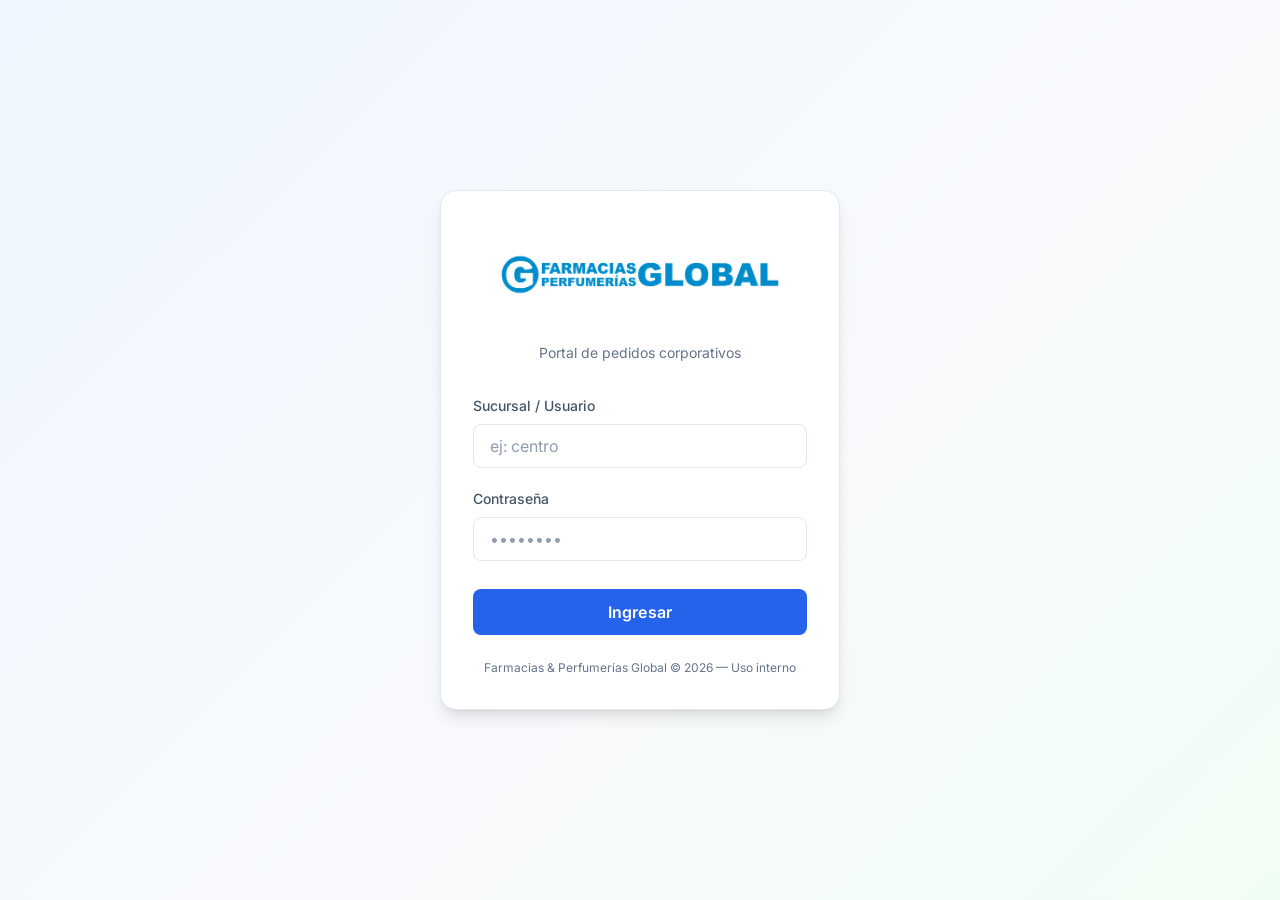
==== commit b8da1213: "Mejoras etapa 6b: historial con filtros + responsive móvil - GET /api/orders: filtros por desde/hast" ====
--- a/index.html
+++ b/index.html
@@ -259,9 +259,11 @@
     await refreshApprovalBadge();
 
     /* ── Historial ────────────────────────────────────────────── */
-    btnHistory.addEventListener('click', async () => {
-      const orders = await storage.getOrders(session.id);
-      orderView.renderHistory(orders, {
+    btnHistory.addEventListener('click', () => openHistory({}));
+
+    async function openHistory(filters = {}) {
+      const orders = await storage.getOrders(session.id, filters);
+      const callbacks = {
         onRepeat: async (orderId) => {
           const result = await cart.repeatOrder(orderId);
           orderView.closeHistory();
@@ -276,22 +278,24 @@
         onApprove: session.rol === 'encargado' ? async (orderId) => {
           await storage.approveOrder(orderId);
           pendingApproval = pendingApproval.filter(o => o.id !== orderId);
-          const orders2 = await storage.getOrders(session.id);
-          orderView.renderHistory(orders2, arguments.callee.__callbacks);
+          const orders2 = await storage.getOrders(session.id, filters);
+          orderView.renderHistory(orders2, { ...callbacks, pendingApproval });
           refreshApprovalBadge();
           catalogView.showToast('Pedido aprobado — pasó al depósito');
         } : undefined,
         onReject: session.rol === 'encargado' ? async (orderId) => {
           await storage.rejectOrder(orderId);
           pendingApproval = pendingApproval.filter(o => o.id !== orderId);
-          const orders2 = await storage.getOrders(session.id);
-          orderView.renderHistory(orders2, arguments.callee.__callbacks);
+          const orders2 = await storage.getOrders(session.id, filters);
+          orderView.renderHistory(orders2, { ...callbacks, pendingApproval });
           refreshApprovalBadge();
           catalogView.showToast('Pedido rechazado');
         } : undefined,
         pendingApproval: session.rol === 'encargado' ? pendingApproval : [],
-      });
-    });
+        onFilter: (newFilters) => openHistory(newFilters),
+      };
+      orderView.renderHistory(orders, callbacks);
+    }
 
     /* ── SSE: actualizaciones en tiempo real ──────────────────── */
     const ESTADO_LABELS = {
--- a/css/layout.css
+++ b/css/layout.css
@@ -59,7 +59,7 @@
 }
 
 .app-header__logo {
-  height: 32px;
+  height: 42px;
 }
 
 .app-header__title {
--- a/css/components.css
+++ b/css/components.css
@@ -1017,3 +1017,50 @@
   display: flex; align-items: center; justify-content: center;
   padding: 0 3px; line-height: 1;
 }
+
+/* ── Responsive global ──────────────────────────────────────────── */
+
+/* Tablas con scroll horizontal en móvil */
+.table-scroll-wrap { overflow-x: auto; -webkit-overflow-scrolling: touch; }
+
+/* Headers con logo + título que se adaptan a pantalla chica */
+@media (max-width: 600px) {
+  /* Logo más pequeño en headers de páginas internas */
+  .header__logo img,
+  .header img[src*="logo"] { height: 30px !important; }
+
+  /* Ocultar subtítulo de sección en móvil si hay poco espacio */
+  .header__title { display: none; }
+
+  /* Botones de nav más compactos */
+  .btn-nav, .btn-back {
+    font-size: 12px !important;
+    padding: 4px 8px !important;
+  }
+}
+
+/* Portal: catálogo + sidebar → stack en móvil */
+@media (max-width: 900px) {
+  .portal-layout {
+    flex-direction: column !important;
+  }
+  .portal-sidebar {
+    position: static !important;
+    width: 100% !important;
+    max-height: 320px;
+    border-left: none !important;
+    border-top: 1px solid var(--border);
+  }
+}
+
+/* Login card más compacta en móvil */
+@media (max-width: 480px) {
+  .login-card { padding: var(--space-6) var(--space-5) !important; }
+}
+
+/* Modal historial: filtros apilados en móvil */
+@media (max-width: 560px) {
+  .history-filters { flex-direction: column !important; }
+  .history-filters > div,
+  .history-filters > button { width: 100% !important; min-width: unset !important; }
+}
